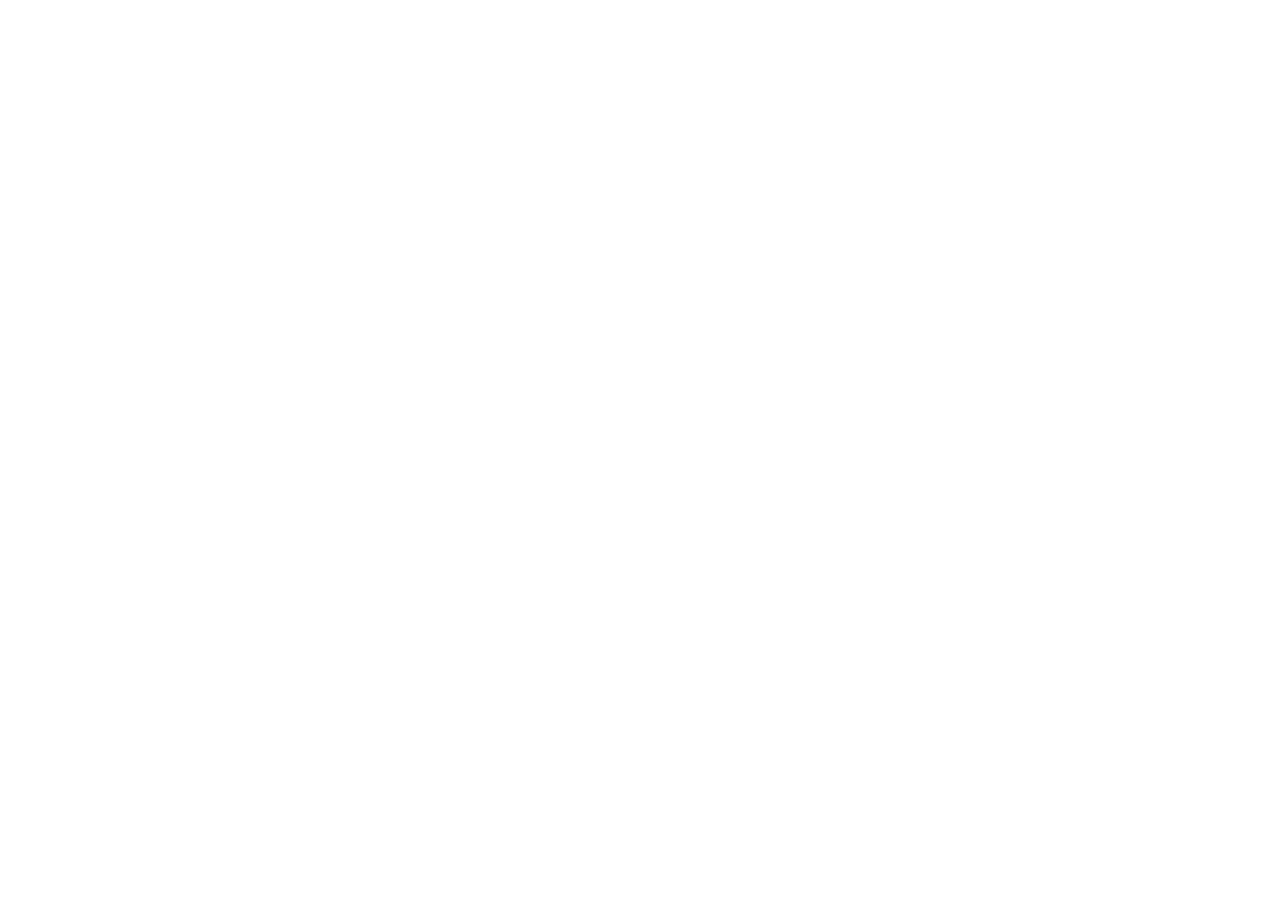
==== card/index.html @ a61a571f "added card component" ====
<!DOCTYPE html>
<html lang="en">

<head>
  <meta charset="UTF-8">
  <meta http-equiv="X-UA-Compatible" content="IE=edge">
  <meta name="viewport" content="width=device-width, initial-scale=1.0">
  <link rel="stylesheet" href="style.css">
  <link rel="stylesheet" href="https://cdnjs.cloudflare.com/ajax/libs/font-awesome/6.2.0/css/all.min.css">
  <link rel="preconnect" href="https://fonts.googleapis.com">
  <link rel="preconnect" href="https://fonts.gstatic.com" crossorigin>
  <link href="https://fonts.googleapis.com/css2?family=Quicksand:wght@300;400;500;600;700&display=swap"
    rel="stylesheet">
  <title>Nike Card</title>
</head>
<div class="container">
  <div class="card-wrapper">
    <div class="card">
      <div class="card-top"></div>
      <div class="card-bottom"></div>
    </div>
  </div>
</div>

<body>
  <script src="script.js"></script>
</body>

</html>
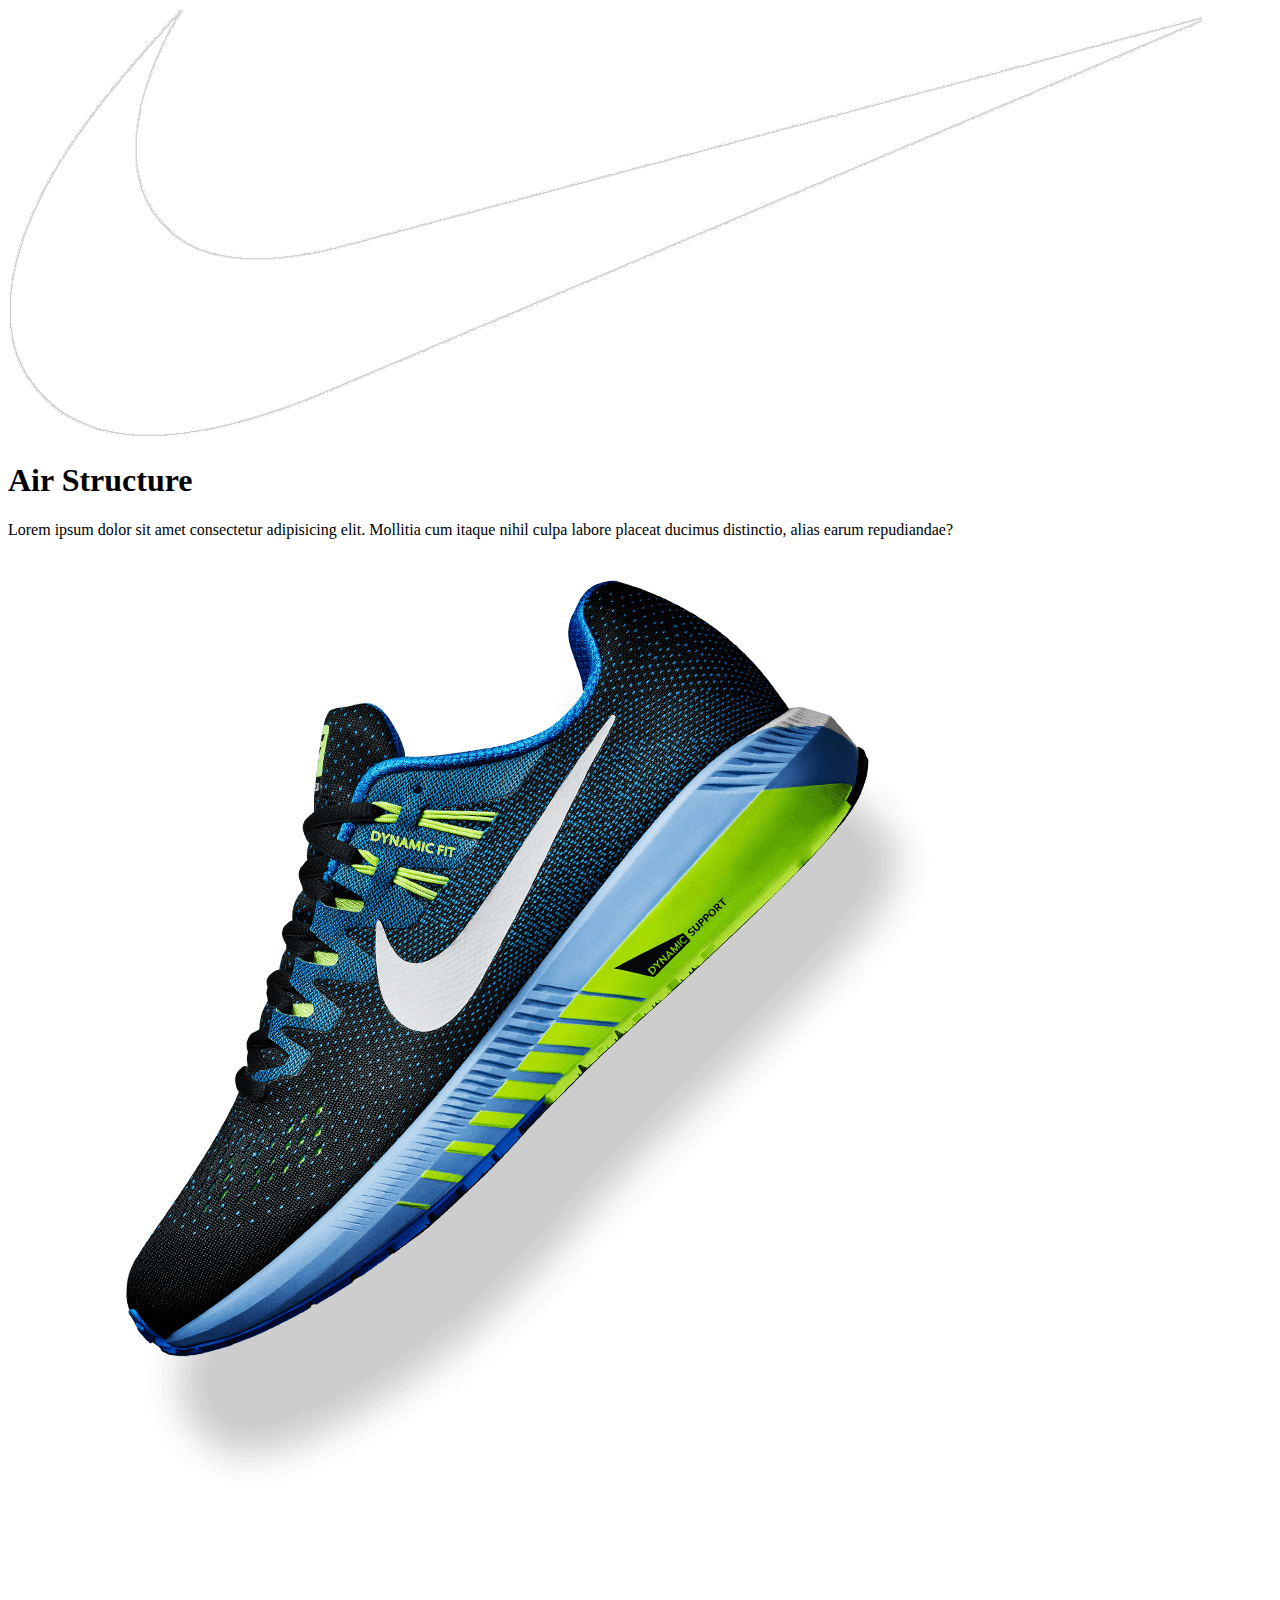
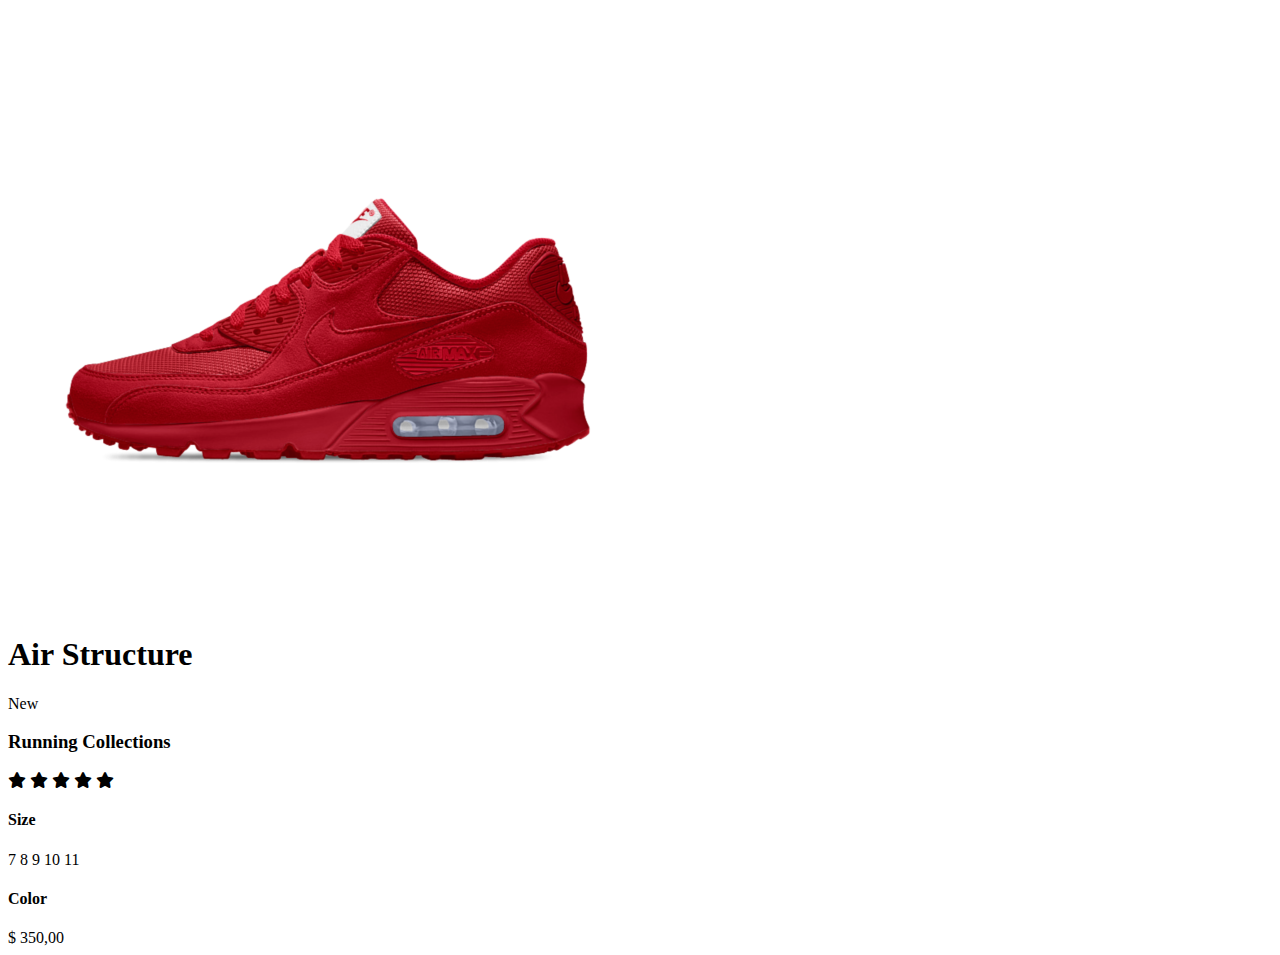
==== commit 266f3468: "added markup to html" ====
--- a/card/index.html
+++ b/card/index.html
@@ -16,8 +16,49 @@
 <div class="container">
   <div class="card-wrapper">
     <div class="card">
-      <div class="card-top"></div>
-      <div class="card-bottom"></div>
+      <div class="card-top">
+        <img src="imgs/nike.png" />
+        <div class="card-top-text">
+          <h1>Air Structure</h1>
+          <p>Lorem ipsum dolor sit amet consectetur adipisicing elit. Mollitia cum itaque nihil culpa labore placeat
+            ducimus distinctio, alias earum repudiandae?</p>
+        </div>
+        <img src="imgs/shoe1.png" class="shoe-1">
+        <img src="imgs/shoe2.png" class="shoe-2">
+      </div>
+      <div class="card-bottom">
+        <h1>Air Structure</h1>
+        <div class="badge">New</div>
+        <h3>Running Collections</h3>
+        <div class="stars">
+          <i class="fa-solid fa-star"></i>
+          <i class="fa-solid fa-star"></i>
+          <i class="fa-solid fa-star"></i>
+          <i class="fa-solid fa-star"></i>
+          <i class="fa-solid fa-star"></i>
+        </div>
+        <div class="size">
+          <h4>Size</h4>
+          <div class="sizes">
+            <span>7</span>
+            <span>8</span>
+            <span>9</span>
+            <span>10</span>
+            <span>11</span>
+          </div>
+        </div>
+        <div class="color">
+          <h4>Color</h4>
+          <div class="colors">
+            <div class="color-1"></div>
+            <div class="color-2"></div>
+          </div>
+        </div>
+        <div class="price">
+          <span>$</span>
+          <span>350,00</span>
+        </div>
+      </div>
     </div>
   </div>
 </div>
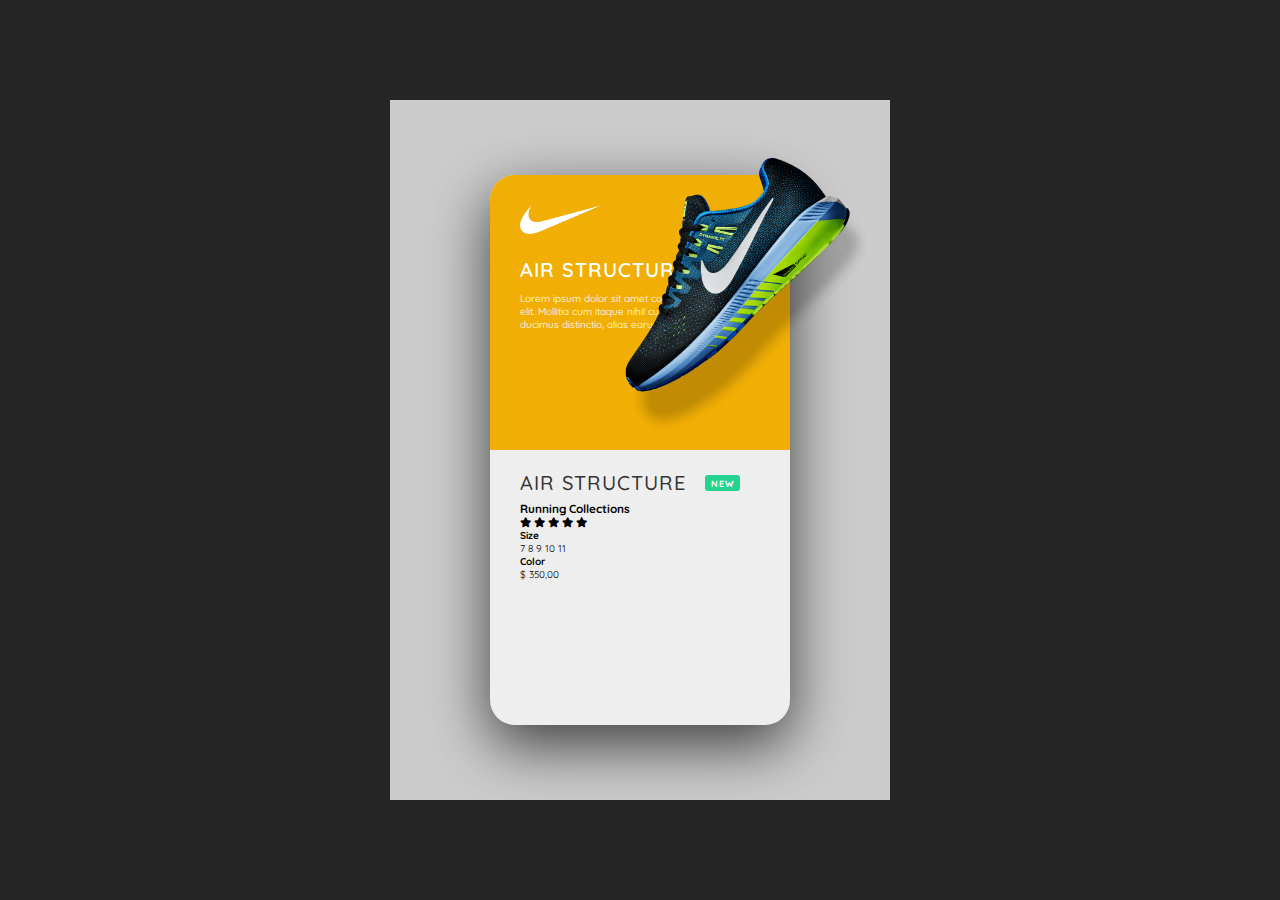
==== commit 0f4e33ae: "added styling to card" ====
--- a/card/index.html
+++ b/card/index.html
@@ -13,22 +13,22 @@
     rel="stylesheet">
   <title>Nike Card</title>
 </head>
-<div class="container">
-  <div class="card-wrapper">
+<div class="container grid">
+  <div class="card-wrapper grid">
     <div class="card">
       <div class="card-top">
-        <img src="imgs/nike.png" />
+        <img src="imgs/nike.png" class="logo" />
         <div class="card-top-text">
           <h1>Air Structure</h1>
           <p>Lorem ipsum dolor sit amet consectetur adipisicing elit. Mollitia cum itaque nihil culpa labore placeat
             ducimus distinctio, alias earum repudiandae?</p>
         </div>
         <img src="imgs/shoe1.png" class="shoe-1">
-        <img src="imgs/shoe2.png" class="shoe-2">
+        <img src="imgs/shoe2.png" class="shoe-2" hidden>
       </div>
       <div class="card-bottom">
         <h1>Air Structure</h1>
-        <div class="badge">New</div>
+        <div class="badge grid">New</div>
         <h3>Running Collections</h3>
         <div class="stars">
           <i class="fa-solid fa-star"></i>
--- a/card/style.css
+++ b/card/style.css
@@ -0,0 +1,99 @@
+* {
+	margin: 0;
+	padding: 0;
+	box-sizing: border-box;
+}
+
+body {
+	font-family: Quicksand, sans-serif;
+}
+
+html {
+	font-size: 62.5%;
+}
+
+.grid {
+	display: grid;
+	place-items: center;
+}
+
+.container {
+	width: 100%;
+	height: 100vh;
+	max-height: 100%;
+	background-color: #262626;
+}
+
+.card-wrapper {
+	width: 50rem;
+	height: 70rem;
+	background-color: #ccc;
+	padding: 0 10rem;
+}
+
+.card {
+	width: 30rem;
+	background: #eee;
+	height: 55rem;
+	border-radius: 2.5rem;
+	box-shadow: 0 2rem 6rem rgba(0, 0, 0, 0.7);
+	position: relative;
+}
+
+.card-top {
+	width: 100%;
+	height: 50%;
+	background-color: #f1ae04;
+	padding: 3rem;
+	border-radius: 2.5rem 2.5rem 0 0;
+}
+
+.logo {
+	width: 8rem;
+	margin-bottom: 2rem;
+}
+
+.card-top-text {
+	color: #fff;
+}
+.card-top-text h1 {
+	text-transform: uppercase;
+	font-weight: 600;
+	letter-spacing: 0.1rem;
+	margin-bottom: 1rem;
+}
+.shoe-1 {
+	width: 30rem;
+	position: absolute;
+	top: -2.5rem;
+	right: -10rem;
+}
+
+.card-bottom {
+	width: 100%;
+	height: 50%;
+	padding: 2rem 3rem;
+}
+
+.card-bottom h1 {
+	font-weight: 500;
+	text-transform: uppercase;
+	letter-spacing: 0.1rem;
+	color: #333;
+	margin-bottom: 0.6rem;
+}
+
+.badge {
+	position: absolute;
+	top: 30rem;
+	right: 5rem;
+	width: 3.5rem;
+	height: 1.6rem;
+	background-color: #25d390;
+	color: #fff;
+	border-radius: 0.3rem;
+	font-size: 0.9rem;
+	font-weight: bold;
+	letter-spacing: 0.1rem;
+	text-transform: uppercase;
+}
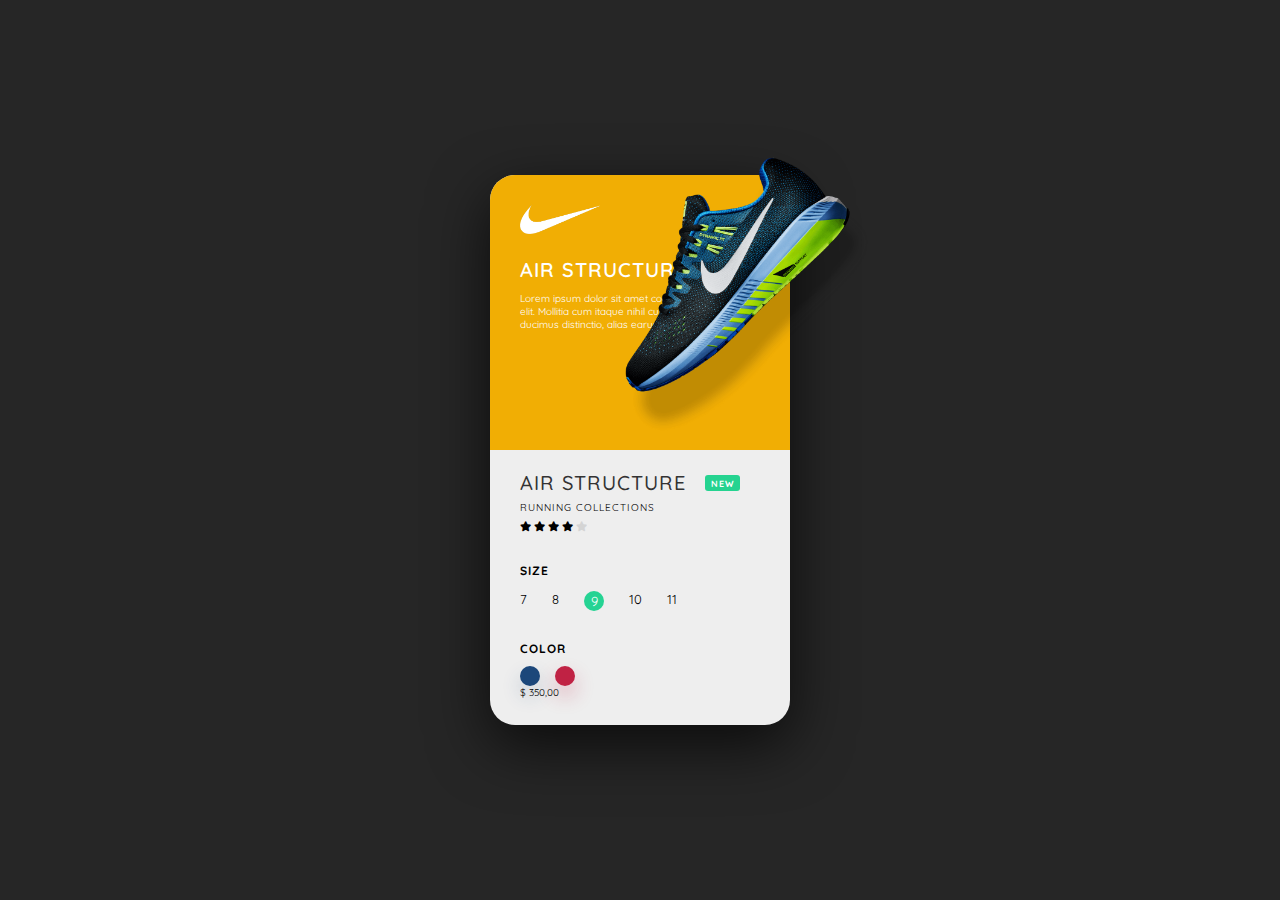
==== commit dc70f207: "added styling to card" ====
--- a/card/index.html
+++ b/card/index.html
@@ -19,7 +19,7 @@
       <div class="card-top">
         <img src="imgs/nike.png" class="logo" />
         <div class="card-top-text">
-          <h1>Air Structure</h1>
+          <h1 class="uppercase">Air Structure</h1>
           <p>Lorem ipsum dolor sit amet consectetur adipisicing elit. Mollitia cum itaque nihil culpa labore placeat
             ducimus distinctio, alias earum repudiandae?</p>
         </div>
@@ -27,9 +27,9 @@
         <img src="imgs/shoe2.png" class="shoe-2" hidden>
       </div>
       <div class="card-bottom">
-        <h1>Air Structure</h1>
-        <div class="badge grid">New</div>
-        <h3>Running Collections</h3>
+        <h1 class="uppercase">Air Structure</h1>
+        <div class="badge grid uppercase">New</div>
+        <h3 class="uppercase">Running Collections</h3>
         <div class="stars">
           <i class="fa-solid fa-star"></i>
           <i class="fa-solid fa-star"></i>
@@ -38,17 +38,17 @@
           <i class="fa-solid fa-star"></i>
         </div>
         <div class="size">
-          <h4>Size</h4>
+          <h4 class="uppercase">Size</h4>
           <div class="sizes">
             <span>7</span>
             <span>8</span>
-            <span>9</span>
+            <span class="grid">9</span>
             <span>10</span>
             <span>11</span>
           </div>
         </div>
         <div class="color">
-          <h4>Color</h4>
+          <h4 class="uppercase">Color</h4>
           <div class="colors">
             <div class="color-1"></div>
             <div class="color-2"></div>
--- a/card/style.css
+++ b/card/style.css
@@ -17,6 +17,11 @@
 	place-items: center;
 }
 
+.uppercase {
+	text-transform: uppercase;
+	letter-spacing: 0.1rem;
+}
+
 .container {
 	width: 100%;
 	height: 100vh;
@@ -27,7 +32,6 @@
 .card-wrapper {
 	width: 50rem;
 	height: 70rem;
-	background-color: #ccc;
 	padding: 0 10rem;
 }
 
@@ -57,9 +61,7 @@
 	color: #fff;
 }
 .card-top-text h1 {
-	text-transform: uppercase;
 	font-weight: 600;
-	letter-spacing: 0.1rem;
 	margin-bottom: 1rem;
 }
 .shoe-1 {
@@ -77,8 +79,6 @@
 
 .card-bottom h1 {
 	font-weight: 500;
-	text-transform: uppercase;
-	letter-spacing: 0.1rem;
 	color: #333;
 	margin-bottom: 0.6rem;
 }
@@ -94,6 +94,73 @@
 	border-radius: 0.3rem;
 	font-size: 0.9rem;
 	font-weight: bold;
-	letter-spacing: 0.1rem;
-	text-transform: uppercase;
 }
+
+.card-bottom h3 {
+	font-size: 1rem;
+	font-weight: 400;
+	margin-bottom: 0.6rem;
+}
+
+.stars {
+	margin-bottom: 3rem;
+}
+
+.stars i:last-child {
+	opacity: 0.1;
+}
+
+.size {
+	margin-bottom: 3rem;
+}
+
+.size h4 {
+	font-size: 1.2rem;
+	margin-bottom: 1.3rem;
+}
+
+.sizes {
+	display: flex;
+}
+
+.sizes span {
+	cursor: pointer;
+	font-size: 1.3rem;
+	margin-right: 2.5rem;
+}
+
+.sizes span:nth-child(3) {
+	width: 2rem;
+	height: 2rem;
+	background-color: #25d393;
+	color: #fff;
+	border-radius: 50%;
+}
+
+.color h4 {
+	font-size: 1.2rem;
+	margin-bottom: 1rem;
+}
+
+.colors {
+	display: flex;
+}
+
+.color-1,
+.color-2 {
+	width: 2rem;
+	height: 2rem;
+	border-radius: 50%;
+	cursor: pointer;
+}
+
+.color-1 {
+	background: #1c477a;
+	margin-right: 1.5rem;
+	box-shadow: 0 1rem 2rem rgba(28, 71, 122, 0.2);
+}
+
+.color-2 {
+	background: #c02244;
+	box-shadow: 0 1rem 2rem rgba(192, 34, 68, 0.3);
+}
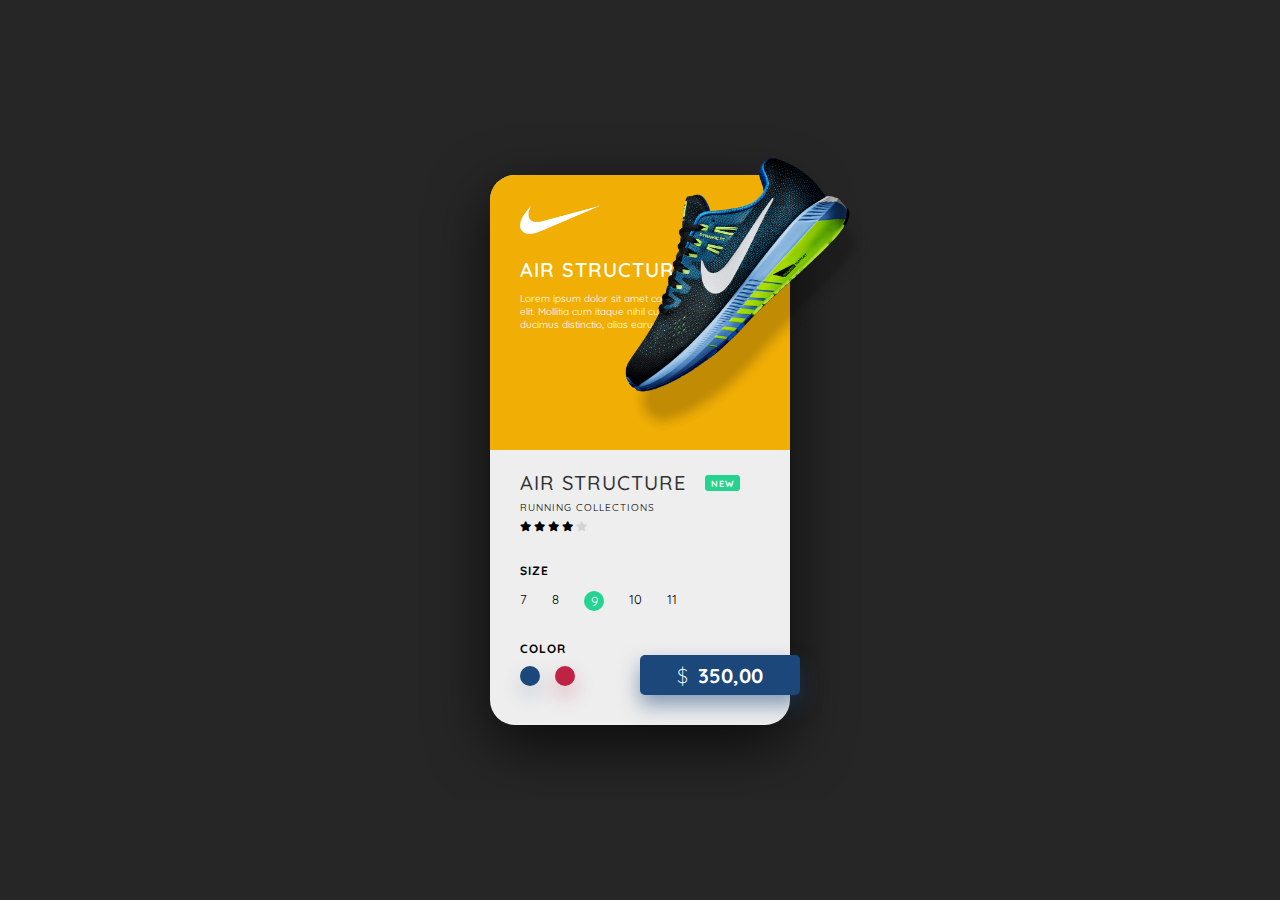
==== commit 6dad8958: "added transitions using js" ====
--- a/card/index.html
+++ b/card/index.html
@@ -24,7 +24,7 @@
             ducimus distinctio, alias earum repudiandae?</p>
         </div>
         <img src="imgs/shoe1.png" class="shoe-1">
-        <img src="imgs/shoe2.png" class="shoe-2" hidden>
+        <img src="imgs/shoe2.png" class="shoe-2">
       </div>
       <div class="card-bottom">
         <h1 class="uppercase">Air Structure</h1>
@@ -42,7 +42,7 @@
           <div class="sizes">
             <span>7</span>
             <span>8</span>
-            <span class="grid">9</span>
+            <span class="active">9</span>
             <span>10</span>
             <span>11</span>
           </div>
--- a/card/style.css
+++ b/card/style.css
@@ -33,6 +33,7 @@
 	width: 50rem;
 	height: 70rem;
 	padding: 0 10rem;
+	overflow: hidden;
 }
 
 .card {
@@ -50,8 +51,12 @@
 	background-color: #f1ae04;
 	padding: 3rem;
 	border-radius: 2.5rem 2.5rem 0 0;
-}
-
+	transition: background 0.5s;
+}
+
+.container.change .card-top {
+	background-color: #d32546;
+}
 .logo {
 	width: 8rem;
 	margin-bottom: 2rem;
@@ -69,6 +74,23 @@
 	position: absolute;
 	top: -2.5rem;
 	right: -10rem;
+	transition: transform 1s;
+}
+
+.container.change .shoe-1 {
+	transform: translateX(-50rem) rotateZ(45deg);
+}
+
+.shoe-2 {
+	width: 33rem;
+	position: absolute;
+	top: -10rem;
+	right: -45rem;
+}
+
+.container.change .shoe-2 {
+	transform: translate(-40rem) rotateZ(-45deg);
+	transition: transform 1s;
 }
 
 .card-bottom {
@@ -129,12 +151,14 @@
 	margin-right: 2.5rem;
 }
 
-.sizes span:nth-child(3) {
+.sizes span.active {
 	width: 2rem;
 	height: 2rem;
 	background-color: #25d393;
 	color: #fff;
 	border-radius: 50%;
+	display: grid;
+	place-items: center;
 }
 
 .color h4 {
@@ -164,3 +188,37 @@
 	background: #c02244;
 	box-shadow: 0 1rem 2rem rgba(192, 34, 68, 0.3);
 }
+
+.price {
+	width: 16rem;
+	height: 4rem;
+	background: #1c477a;
+	color: #fff;
+	border-radius: 0.5rem;
+	position: absolute;
+	right: -1rem;
+	bottom: 3rem;
+	box-shadow: 0 1rem 2rem rgba(28, 71, 122, 0.5);
+	display: flex;
+	align-items: center;
+	justify-content: center;
+	transition: background 0.5s;
+}
+
+.container.change .price {
+	background-color: #c02244;
+}
+
+.price span {
+	font-size: 2rem;
+}
+
+.price span:first-child {
+	font-weight: 300;
+	margin-right: 1rem;
+	text-transform: uppercase;
+}
+
+.price span:last-child {
+	font-weight: bold;
+}
